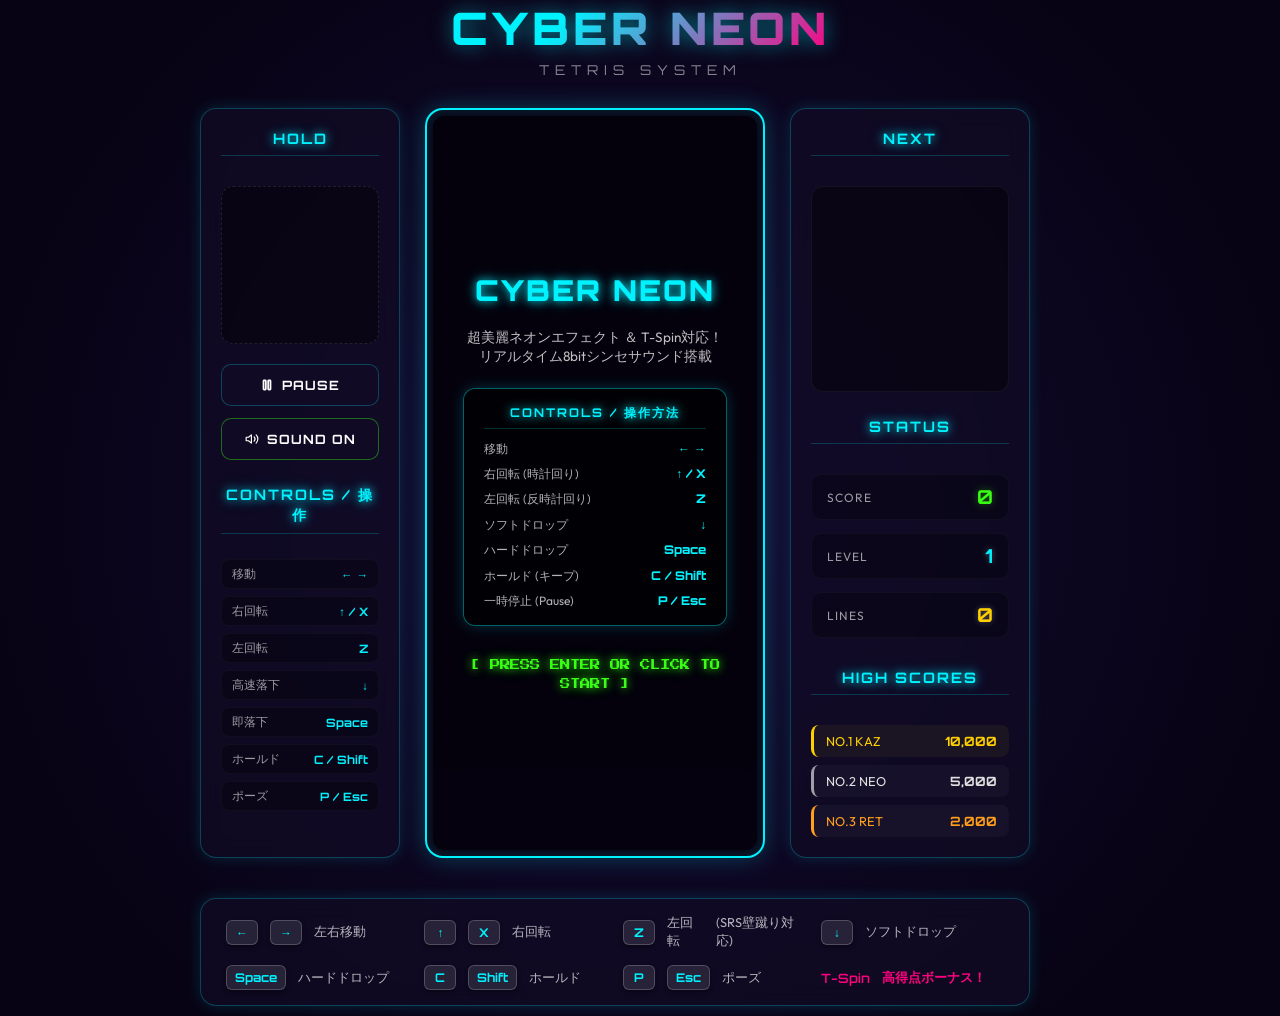
==== index.html @ a88a5c18 "feat: initial commit - cyber neon tetris application" ====
<!DOCTYPE html>
<html lang="ja">
<head>
  <meta charset="UTF-8">
  <meta name="viewport" content="width=device-width, initial-scale=1.0">
  <title>CYBER NEON TETRIS - サイバーネオン・テトリス</title>
  <meta name="description" content="T-Spin対応、Web Audio SE、超美麗なサイバーネオンビジュアルを備えたプレミアム・テトリスゲーム。">
  <!-- Google Fonts: Orbitron (SF風), Outfit (全般), Press Start 2P (レトロ感) -->
  <link rel="preconnect" href="https://fonts.googleapis.com">
  <link rel="preconnect" href="https://fonts.gstatic.com" crossorigin>
  <link href="https://fonts.googleapis.com/css2?family=Orbitron:wght@400;700;900&family=Outfit:wght@300;400;600;800&family=Press+Start+2P&display=swap" rel="stylesheet">
  
  <style>
    /* ==========================================================================
       1. DESIGN SYSTEM & BASE STYLES
       ========================================================================== */
    :root {
      --bg-dark: #070314;
      --bg-grid: #0d0824;
      --panel-bg: rgba(18, 12, 38, 0.7);
      --panel-border: rgba(0, 242, 254, 0.25);
      --panel-glow: 0 0 15px rgba(0, 242, 254, 0.15);
      
      /* Neon Accent Colors */
      --cyan: #00f2fe;
      --pink: #ff007f;
      --purple: #9d4edd;
      --blue: #0076ff;
      --orange: #ff9f1c;
      --yellow: #ffd000;
      --green: #39ff14;
      
      /* Neon Glow Text Shadows */
      --text-glow-cyan: 0 0 8px rgba(0, 242, 254, 0.8), 0 0 15px rgba(0, 242, 254, 0.4);
      --text-glow-pink: 0 0 8px rgba(255, 0, 127, 0.8), 0 0 15px rgba(255, 0, 127, 0.4);
      --text-glow-green: 0 0 8px rgba(57, 255, 20, 0.8), 0 0 15px rgba(57, 255, 20, 0.4);
    }

    * {
      box-sizing: border-box;
      margin: 0;
      padding: 0;
    }

    body {
      background-color: var(--bg-dark);
      background-image: 
        radial-gradient(circle at 50% 50%, #150b35 0%, var(--bg-dark) 80%),
        linear-gradient(rgba(255, 255, 255, 0.03) 1px, transparent 1px),
        linear-gradient(90deg, rgba(255, 255, 255, 0.03) 1px, transparent 1px);
      background-size: 100% 100%, 40px 40px, 40px 40px;
      font-family: 'Outfit', sans-serif;
      color: #ffffff;
      min-height: 100vh;
      display: flex;
      flex-direction: column;
      align-items: center;
      justify-content: center;
      overflow-x: hidden;
    }

    /* Header styling with neon flash pulse */
    header {
      text-align: center;
      margin-bottom: 20px;
      z-index: 10;
    }

    h1 {
      font-family: 'Orbitron', sans-serif;
      font-weight: 900;
      font-size: 2.8rem;
      letter-spacing: 4px;
      background: linear-gradient(135deg, var(--cyan) 30%, var(--pink) 100%);
      -webkit-background-clip: text;
      -webkit-text-fill-color: transparent;
      filter: drop-shadow(0 0 10px rgba(0, 242, 254, 0.5));
      animation: neon-pulse 2s infinite alternate;
    }

    .subtitle {
      font-family: 'Orbitron', sans-serif;
      font-size: 0.85rem;
      letter-spacing: 6px;
      color: rgba(255, 255, 255, 0.5);
      text-transform: uppercase;
      margin-top: 5px;
    }

    /* ==========================================================================
       2. LAYOUT & CONTAINERS
       ========================================================================== */
    .game-wrapper {
      display: grid;
      grid-template-columns: 200px 340px 240px;
      gap: 25px;
      max-width: 900px;
      width: 100%;
      padding: 10px;
      z-index: 5;
    }

    /* Glassmorphism Panel base */
    .glass-panel {
      background: var(--panel-bg);
      border: 1px solid var(--panel-border);
      box-shadow: var(--panel-glow);
      border-radius: 16px;
      backdrop-filter: blur(12px);
      -webkit-backdrop-filter: blur(12px);
      padding: 20px;
      display: flex;
      flex-direction: column;
      align-items: center;
      transition: all 0.3s ease;
    }

    .glass-panel:hover {
      border-color: rgba(0, 242, 254, 0.5);
      box-shadow: 0 0 20px rgba(0, 242, 254, 0.25);
    }

    .panel-title {
      font-family: 'Orbitron', sans-serif;
      font-weight: 700;
      font-size: 0.9rem;
      letter-spacing: 2px;
      text-transform: uppercase;
      margin-bottom: 15px;
      color: var(--cyan);
      text-shadow: var(--text-glow-cyan);
      border-bottom: 1px solid rgba(0, 242, 254, 0.2);
      width: 100%;
      text-align: center;
      padding-bottom: 8px;
    }

    /* ==========================================================================
       3. LEFT COLUMN (HOLD & CONTROLS)
       ========================================================================== */
    .left-col {
      gap: 20px;
    }

    .hold-container {
      width: 100%;
      aspect-ratio: 1;
      background: rgba(0, 0, 0, 0.4);
      border-radius: 12px;
      border: 1px dashed rgba(255, 255, 255, 0.1);
      display: flex;
      align-items: center;
      justify-content: center;
      position: relative;
    }

    .hold-canvas {
      width: 100%;
      height: 100%;
    }

    .control-buttons {
      display: flex;
      flex-direction: column;
      width: 100%;
      gap: 12px;
    }

    .btn {
      width: 100%;
      padding: 12px;
      border-radius: 10px;
      border: 1px solid var(--panel-border);
      background: rgba(18, 12, 38, 0.8);
      color: #ffffff;
      font-family: 'Orbitron', sans-serif;
      font-weight: 700;
      font-size: 0.8rem;
      letter-spacing: 1px;
      cursor: pointer;
      transition: all 0.2s cubic-bezier(0.4, 0, 0.2, 1);
      display: flex;
      align-items: center;
      justify-content: center;
      gap: 8px;
    }

    .btn:hover {
      background: var(--cyan);
      color: var(--bg-dark);
      box-shadow: 0 0 15px rgba(0, 242, 254, 0.6);
      transform: translateY(-2px);
      border-color: transparent;
    }

    .btn:active {
      transform: translateY(0);
    }

    .btn-pink {
      border-color: rgba(255, 0, 127, 0.3);
    }
    .btn-pink:hover {
      background: var(--pink);
      color: #ffffff;
      box-shadow: 0 0 15px rgba(255, 0, 127, 0.6);
    }

    /* ==========================================================================
       4. CENTER COLUMN (PLAYFIELD CANVAS)
       ========================================================================== */
    .center-col {
      padding: 6px;
      position: relative;
      background: rgba(9, 6, 22, 0.95);
      border: 2px solid var(--cyan);
      box-shadow: 0 0 25px rgba(0, 242, 254, 0.25), inset 0 0 15px rgba(0, 242, 254, 0.15);
      border-radius: 18px;
      overflow: hidden;
    }

    /* Screen shake class */
    .shake {
      animation: screen-shake 0.15s cubic-bezier(.36,.07,.19,.97) both;
    }

    .board-canvas {
      display: block;
      border-radius: 12px;
      background: #030107;
      width: 324px;
      height: 648px;
    }

    /* Overlay Screens (Start, Pause, Game Over) */
    .overlay-screen {
      position: absolute;
      top: 6px;
      left: 6px;
      right: 6px;
      bottom: 6px;
      border-radius: 12px;
      background: rgba(5, 2, 14, 0.85);
      backdrop-filter: blur(8px);
      -webkit-backdrop-filter: blur(8px);
      display: flex;
      flex-direction: column;
      align-items: center;
      justify-content: center;
      text-align: center;
      z-index: 20;
      opacity: 0;
      pointer-events: none;
      transition: opacity 0.3s ease;
      padding: 30px;
    }

    .overlay-screen.active {
      opacity: 1;
      pointer-events: all;
    }

    .overlay-title {
      font-family: 'Orbitron', sans-serif;
      font-size: 1.8rem;
      font-weight: 900;
      margin-bottom: 20px;
      letter-spacing: 2px;
      text-transform: uppercase;
    }

    .start-title {
      color: var(--cyan);
      text-shadow: var(--text-glow-cyan);
    }

    .gameover-title {
      color: var(--pink);
      text-shadow: var(--text-glow-pink);
    }

    .press-start-msg {
      font-family: 'Press Start 2P', monospace;
      font-size: 0.65rem;
      color: var(--green);
      text-shadow: var(--text-glow-green);
      line-height: 1.8;
      animation: blink 1.2s infinite;
      margin-top: 20px;
      cursor: pointer;
    }

    .stats-summary {
      width: 100%;
      margin: 15px 0;
      padding: 12px;
      background: rgba(255, 255, 255, 0.05);
      border-radius: 8px;
      border: 1px solid rgba(255, 255, 255, 0.1);
    }

    .stats-row {
      display: flex;
      justify-content: space-between;
      margin-bottom: 8px;
      font-size: 0.9rem;
    }
    .stats-row:last-child {
      margin-bottom: 0;
    }
    .stats-val {
      font-family: 'Orbitron', sans-serif;
      font-weight: 700;
      color: var(--yellow);
    }

    /* ==========================================================================
       5. RIGHT COLUMN (NEXT, STATS, HIGH SCORE)
       ========================================================================== */
    .right-col {
      gap: 15px;
    }

    /* NEXT Piece container showing 3 pieces vertically */
    .next-preview-box {
      width: 100%;
      display: flex;
      flex-direction: column;
      gap: 10px;
      align-items: center;
      background: rgba(0, 0, 0, 0.4);
      border-radius: 12px;
      padding: 12px;
      border: 1px solid rgba(255, 255, 255, 0.05);
    }

    .next-canvas {
      width: 100%;
      height: 180px; /* displays 3 pieces vertically */
    }

    .stat-display {
      width: 100%;
      display: flex;
      justify-content: space-between;
      align-items: center;
      background: rgba(0, 0, 0, 0.3);
      padding: 10px 15px;
      border-radius: 10px;
      border: 1px solid rgba(255, 255, 255, 0.03);
      margin-bottom: 5px;
    }
    .stat-display:last-child {
      margin-bottom: 0;
    }

    .stat-label {
      font-size: 0.75rem;
      letter-spacing: 1px;
      text-transform: uppercase;
      color: rgba(255, 255, 255, 0.6);
    }

    .stat-value {
      font-family: 'Orbitron', sans-serif;
      font-size: 1.2rem;
      font-weight: 700;
      color: #ffffff;
      text-shadow: 0 0 6px rgba(255, 255, 255, 0.3);
    }

    .stat-value.score {
      color: var(--green);
      text-shadow: 0 0 8px rgba(57, 255, 20, 0.4);
    }

    /* High score board styling */
    .highscore-list {
      width: 100%;
      display: flex;
      flex-direction: column;
      gap: 8px;
    }

    .highscore-item {
      display: flex;
      justify-content: space-between;
      padding: 8px 12px;
      background: rgba(255, 255, 255, 0.03);
      border-radius: 8px;
      font-size: 0.8rem;
      border-left: 3px solid rgba(255, 255, 255, 0.2);
    }

    .highscore-item.rank-1 {
      border-left-color: var(--yellow);
      background: rgba(255, 208, 0, 0.05);
      color: var(--yellow);
    }
    .highscore-item.rank-2 {
      border-left-color: rgba(255, 255, 255, 0.6);
      color: #e0e0e0;
    }
    .highscore-item.rank-3 {
      border-left-color: var(--orange);
      color: var(--orange);
    }

    .highscore-score {
      font-family: 'Orbitron', sans-serif;
      font-weight: 700;
    }

    /* ==========================================================================
       6. OPERATION GUIDE & RESPONSIVE
       ========================================================================== */
    .controls-guide {
      grid-column: 1 / span 3;
      margin-top: 15px;
      padding: 15px 25px;
      display: grid;
      grid-template-columns: repeat(4, 1fr);
      gap: 15px;
      width: 100%;
    }

    .guide-item {
      display: flex;
      align-items: center;
      gap: 12px;
      font-size: 0.8rem;
      color: rgba(255, 255, 255, 0.7);
    }

    .key-btn {
      background: rgba(255, 255, 255, 0.1);
      border: 1px solid rgba(255, 255, 255, 0.2);
      border-radius: 6px;
      padding: 4px 8px;
      font-family: 'Orbitron', sans-serif;
      font-weight: 700;
      font-size: 0.75rem;
      color: var(--cyan);
      box-shadow: 0 2px 4px rgba(0, 0, 0, 0.4);
      min-width: 32px;
      text-align: center;
    }

    /* Animations */
    @keyframes neon-pulse {
      0% { filter: drop-shadow(0 0 4px rgba(0, 242, 254, 0.4)); }
      100% { filter: drop-shadow(0 0 12px rgba(0, 242, 254, 0.7)); }
    }

    @keyframes blink {
      0%, 100% { opacity: 1; }
      50% { opacity: 0.3; }
    }

    @keyframes screen-shake {
      10%, 90% { transform: translate3d(-2px, 0, 0); }
      20%, 80% { transform: translate3d(3px, 0, 0); }
      30%, 50%, 70% { transform: translate3d(-4px, 0, 0); }
      40%, 60% { transform: translate3d(4px, 0, 0); }
    }

    /* Responsive scaling for mid-size screens */
    @media (max-width: 900px) {
      .game-wrapper {
        grid-template-columns: 1fr 1.2fr;
        max-width: 600px;
        gap: 15px;
      }
      .left-col {
        grid-column: 1;
        grid-row: 2;
      }
      .right-col {
        grid-column: 2;
        grid-row: 2;
      }
      .center-col {
        grid-column: 1 / span 2;
        grid-row: 1;
        justify-self: center;
      }
      .controls-guide {
        grid-column: 1 / span 2;
        grid-template-columns: repeat(2, 1fr);
      }
    }

    @media (max-width: 580px) {
      h1 { font-size: 2rem; }
      .game-wrapper {
        grid-template-columns: 1fr;
        max-width: 340px;
      }
      .left-col, .right-col, .center-col {
        grid-column: 1;
        grid-row: auto;
      }
      .controls-guide {
        grid-column: 1;
        grid-template-columns: 1fr;
      }
    }
  </style>
</head>
<body>

  <header>
    <h1>CYBER NEON</h1>
    <div class="subtitle">TETRIS SYSTEM</div>
  </header>

  <main class="game-wrapper">
    <!-- LEFT PANEL: HOLD & CONTROLS -->
    <section class="glass-panel left-col" style="gap: 15px;">
      <div class="panel-title">HOLD</div>
      <div class="hold-container" style="margin-bottom: 5px;">
        <canvas id="holdCanvas" class="hold-canvas" width="140" height="140"></canvas>
      </div>
      
      <div class="control-buttons">
        <button id="btnPause" class="btn" disabled>
          <svg width="14" height="14" viewBox="0 0 24 24" fill="none" stroke="currentColor" stroke-width="3" stroke-linecap="round" stroke-linejoin="round"><rect x="14" y="4" width="4" height="16" rx="1"></rect><rect x="6" y="4" width="4" height="16" rx="1"></rect></svg>
          PAUSE
        </button>
        <button id="btnMute" class="btn btn-pink">
          <svg id="muteIcon" width="14" height="14" viewBox="0 0 24 24" fill="none" stroke="currentColor" stroke-width="2" stroke-linecap="round" stroke-linejoin="round"><polygon points="11 5 6 9 2 9 2 15 6 15 11 19 11 5"></polygon><path d="M19.07 4.93a10 10 0 0 1 0 14.14M15.54 8.46a5 5 0 0 1 0 7.07"></path></svg>
          SOUND ON
        </button>
      </div>

      <!-- プレイ中に常時表示される高品位操作ガイド -->
      <div class="panel-title" style="margin-top: 10px; margin-bottom: 10px;">CONTROLS / 操作</div>
      <div style="width: 100%; display: flex; flex-direction: column; gap: 7px; font-size: 0.72rem;">
        <div style="display: flex; justify-content: space-between; align-items: center; background: rgba(0, 0, 0, 0.3); padding: 6px 10px; border-radius: 8px; border: 1px solid rgba(255, 255, 255, 0.03);">
          <span style="color: rgba(255, 255, 255, 0.6);">移動</span>
          <span style="color: var(--cyan); font-weight: bold; font-family: 'Orbitron';">← →</span>
        </div>
        <div style="display: flex; justify-content: space-between; align-items: center; background: rgba(0, 0, 0, 0.3); padding: 6px 10px; border-radius: 8px; border: 1px solid rgba(255, 255, 255, 0.03);">
          <span style="color: rgba(255, 255, 255, 0.6);">右回転</span>
          <span style="color: var(--cyan); font-weight: bold; font-family: 'Orbitron';">↑ / X</span>
        </div>
        <div style="display: flex; justify-content: space-between; align-items: center; background: rgba(0, 0, 0, 0.3); padding: 6px 10px; border-radius: 8px; border: 1px solid rgba(255, 255, 255, 0.03);">
          <span style="color: rgba(255, 255, 255, 0.6);">左回転</span>
          <span style="color: var(--cyan); font-weight: bold; font-family: 'Orbitron';">Z</span>
        </div>
        <div style="display: flex; justify-content: space-between; align-items: center; background: rgba(0, 0, 0, 0.3); padding: 6px 10px; border-radius: 8px; border: 1px solid rgba(255, 255, 255, 0.03);">
          <span style="color: rgba(255, 255, 255, 0.6);">高速落下</span>
          <span style="color: var(--cyan); font-weight: bold; font-family: 'Orbitron';">↓</span>
        </div>
        <div style="display: flex; justify-content: space-between; align-items: center; background: rgba(0, 0, 0, 0.3); padding: 6px 10px; border-radius: 8px; border: 1px solid rgba(255, 255, 255, 0.03);">
          <span style="color: rgba(255, 255, 255, 0.6);">即落下</span>
          <span style="color: var(--cyan); font-weight: bold; font-family: 'Orbitron';">Space</span>
        </div>
        <div style="display: flex; justify-content: space-between; align-items: center; background: rgba(0, 0, 0, 0.3); padding: 6px 10px; border-radius: 8px; border: 1px solid rgba(255, 255, 255, 0.03);">
          <span style="color: rgba(255, 255, 255, 0.6);">ホールド</span>
          <span style="color: var(--cyan); font-weight: bold; font-family: 'Orbitron';">C / Shift</span>
        </div>
        <div style="display: flex; justify-content: space-between; align-items: center; background: rgba(0, 0, 0, 0.3); padding: 6px 10px; border-radius: 8px; border: 1px solid rgba(255, 255, 255, 0.03);">
          <span style="color: rgba(255, 255, 255, 0.6);">ポーズ</span>
          <span style="color: var(--cyan); font-weight: bold; font-family: 'Orbitron';">P / Esc</span>
        </div>
      </div>
    </section>

    <!-- CENTER PANEL: PLAYFIELD GRID -->
    <section id="centerCol" class="center-col">
      <canvas id="boardCanvas" class="board-canvas" width="324" height="648"></canvas>
      
      <!-- Start Screen Overlay -->
      <div id="startScreen" class="overlay-screen active">
        <div class="overlay-title start-title">CYBER NEON</div>
        <p style="font-size: 0.85rem; color: rgba(255,255,255,0.75); margin-bottom: 12px; line-height: 1.4;">
          超美麗ネオンエフェクト ＆ T-Spin対応！<br>
          リアルタイム8bitシンセサウンド搭載
        </p>
        
        <!-- ゲーム画面内の美麗な操作ガイド -->
        <div style="background: rgba(0, 0, 0, 0.6); border: 1px solid rgba(0, 242, 254, 0.4); box-shadow: 0 0 15px rgba(0, 242, 254, 0.2); border-radius: 12px; padding: 14px 20px; width: 100%; max-width: 270px; margin: 10px 0; text-align: left; font-size: 0.75rem; line-height: 1.7; backdrop-filter: blur(10px);">
          <div style="text-align: center; font-weight: bold; color: var(--cyan); margin-bottom: 10px; font-family: 'Orbitron'; letter-spacing: 2px; text-shadow: var(--text-glow-cyan); border-bottom: 1px solid rgba(0, 242, 254, 0.2); padding-bottom: 4px;">CONTROLS / 操作方法</div>
          <div style="display: flex; justify-content: space-between; margin-bottom: 5px;">
            <span style="color: rgba(255,255,255,0.7);">移動</span>
            <span style="color: var(--cyan); font-weight: 800; font-family: 'Orbitron';">←  →</span>
          </div>
          <div style="display: flex; justify-content: space-between; margin-bottom: 5px;">
            <span style="color: rgba(255,255,255,0.7);">右回転 (時計回り)</span>
            <span style="color: var(--cyan); font-weight: 800; font-family: 'Orbitron';">↑  /  X</span>
          </div>
          <div style="display: flex; justify-content: space-between; margin-bottom: 5px;">
            <span style="color: rgba(255,255,255,0.7);">左回転 (反時計回り)</span>
            <span style="color: var(--cyan); font-weight: 800; font-family: 'Orbitron';">Z</span>
          </div>
          <div style="display: flex; justify-content: space-between; margin-bottom: 5px;">
            <span style="color: rgba(255,255,255,0.7);">ソフトドロップ</span>
            <span style="color: var(--cyan); font-weight: 800; font-family: 'Orbitron';">↓</span>
          </div>
          <div style="display: flex; justify-content: space-between; margin-bottom: 5px;">
            <span style="color: rgba(255,255,255,0.7);">ハードドロップ</span>
            <span style="color: var(--cyan); font-weight: 800; font-family: 'Orbitron';">Space</span>
          </div>
          <div style="display: flex; justify-content: space-between; margin-bottom: 5px;">
            <span style="color: rgba(255,255,255,0.7);">ホールド (キープ)</span>
            <span style="color: var(--cyan); font-weight: 800; font-family: 'Orbitron';">C  /  Shift</span>
          </div>
          <div style="display: flex; justify-content: space-between;">
            <span style="color: rgba(255,255,255,0.7);">一時停止 (Pause)</span>
            <span style="color: var(--cyan); font-weight: 800; font-family: 'Orbitron';">P  /  Esc</span>
          </div>
        </div>

        <div id="btnStart" class="press-start-msg">
          [ PRESS ENTER OR CLICK TO START ]
        </div>
      </div>

      <!-- Pause Screen Overlay -->
      <div id="pauseScreen" class="overlay-screen">
        <div class="overlay-title start-title" style="color: var(--yellow); text-shadow: 0 0 8px rgba(255,208,0,0.8);">PAUSED</div>
        <p style="font-size: 0.8rem; color: rgba(255,255,255,0.6); margin-bottom: 15px;">ゲームは一時停止されています</p>
        <div class="press-start-msg" style="color: var(--yellow); text-shadow: 0 0 8px rgba(255,208,0,0.5);">
          [ PRESS P OR ESC TO RESUME ]
        </div>
      </div>

      <!-- Game Over Screen Overlay -->
      <div id="gameoverScreen" class="overlay-screen">
        <div class="overlay-title gameover-title">GAME OVER</div>
        <div class="stats-summary">
          <div class="stats-row">
            <span>FINAL SCORE</span>
            <span id="finalScoreVal" class="stats-val">0</span>
          </div>
          <div class="stats-row">
            <span>MAX LEVEL</span>
            <span id="finalLevelVal" class="stats-val">1</span>
          </div>
          <div class="stats-row">
            <span>LINES CLEARED</span>
            <span id="finalLinesVal" class="stats-val">0</span>
          </div>
        </div>
        <div id="btnRestart" class="press-start-msg" style="color: var(--pink); text-shadow: var(--text-glow-pink);">
          [ PRESS ENTER TO RESTART ]
        </div>
      </div>
    </section>

    <!-- RIGHT PANEL: NEXT & STATS & HIGH SCORES -->
    <section class="glass-panel right-col">
      <div class="panel-title">NEXT</div>
      <div class="next-preview-box">
        <canvas id="nextCanvas" class="next-canvas" width="140" height="240"></canvas>
      </div>

      <div class="panel-title" style="margin-top: 10px;">STATUS</div>
      <div style="width: 100%; display: flex; flex-direction: column; gap: 8px;">
        <div class="stat-display">
          <span class="stat-label">Score</span>
          <span id="scoreVal" class="stat-value score">0</span>
        </div>
        <div class="stat-display">
          <span class="stat-label">Level</span>
          <span id="levelVal" class="stat-value" style="color: var(--cyan);">1</span>
        </div>
        <div class="stat-display">
          <span class="stat-label">Lines</span>
          <span id="linesVal" class="stat-value" style="color: var(--yellow);">0</span>
        </div>
      </div>

      <div class="panel-title" style="margin-top: 15px;">HIGH SCORES</div>
      <div id="highscoreList" class="highscore-list">
        <!-- populated by JS -->
      </div>
    </section>

    <!-- BOTTOM PANEL: KEYBOARD OPERATION GUIDE -->
    <section class="glass-panel controls-guide">
      <div class="guide-item">
        <span class="key-btn">←</span>
        <span class="key-btn">→</span>
        <span>左右移動</span>
      </div>
      <div class="guide-item">
        <span class="key-btn">↑</span>
        <span class="key-btn">X</span>
        <span>右回転</span>
      </div>
      <div class="guide-item">
        <span class="key-btn">Z</span>
        <span>左回転</span>
        <span>(SRS壁蹴り対応)</span>
      </div>
      <div class="guide-item">
        <span class="key-btn">↓</span>
        <span>ソフトドロップ</span>
      </div>
      <div class="guide-item">
        <span class="key-btn">Space</span>
        <span>ハードドロップ</span>
      </div>
      <div class="guide-item">
        <span class="key-btn">C</span>
        <span class="key-btn">Shift</span>
        <span>ホールド</span>
      </div>
      <div class="guide-item">
        <span class="key-btn">P</span>
        <span class="key-btn">Esc</span>
        <span>ポーズ</span>
      </div>
      <div class="guide-item" style="color: var(--pink); font-weight: 600;">
        <span style="font-family: 'Orbitron';">T-Spin</span>
        <span>高得点ボーナス！</span>
      </div>
    </section>
  </main>

  <!-- ==========================================================================
       7. GAME ENGINE & LOGIC (JAVASCRIPT)
       ========================================================================== */ -->
  <script>
    /* ==========================================================================
       A. AUDIO SYNTHESIZER CLASS (WEB AUDIO API)
       ========================================================================== */
    class SoundSynth {
      constructor() {
        this.ctx = null;
        this.muted = localStorage.getItem('tetris_muted') === 'true';
        this.updateButtonUI();
      }

      init() {
        if (!this.ctx) {
          this.ctx = new (window.AudioContext || window.webkitAudioContext)();
        }
        if (this.ctx.state === 'suspended') {
          this.ctx.resume();
        }
      }

      toggleMute() {
        this.muted = !this.muted;
        localStorage.setItem('tetris_muted', this.muted);
        this.updateButtonUI();
        if (!this.muted) {
          this.init();
          this.playMove(); // Mute解除の合図音
        }
      }

      updateButtonUI() {
        const btn = document.getElementById('btnMute');
        const icon = document.getElementById('muteIcon');
        if (this.muted) {
          btn.style.borderColor = 'rgba(255, 0, 127, 0.4)';
          btn.innerHTML = `<svg width="14" height="14" viewBox="0 0 24 24" fill="none" stroke="currentColor" stroke-width="2" stroke-linecap="round" stroke-linejoin="round"><polygon points="11 5 6 9 2 9 2 15 6 15 11 19 11 5"></polygon><line x1="23" y1="9" x2="17" y2="15"></line><line x1="17" y1="9" x2="23" y2="15"></line></svg> SOUND OFF`;
        } else {
          btn.style.borderColor = 'rgba(57, 255, 20, 0.4)';
          btn.innerHTML = `<svg width="14" height="14" viewBox="0 0 24 24" fill="none" stroke="currentColor" stroke-width="2" stroke-linecap="round" stroke-linejoin="round"><polygon points="11 5 6 9 2 9 2 15 6 15 11 19 11 5"></polygon><path d="M19.07 4.93a10 10 0 0 1 0 14.14M15.54 8.46a5 5 0 0 1 0 7.07"></path></svg> SOUND ON`;
        }
      }

      playTone(freq, type, duration, gainStart, gainEnd = 0.001) {
        if (this.muted) return;
        try {
          this.init();
          const osc = this.ctx.createOscillator();
          const gainNode = this.ctx.createGain();
          
          osc.type = type;
          osc.frequency.setValueAtTime(freq, this.ctx.currentTime);
          
          gainNode.gain.setValueAtTime(gainStart, this.ctx.currentTime);
          gainNode.gain.exponentialRampToValueAtTime(gainEnd, this.ctx.currentTime + duration);
          
          osc.connect(gainNode);
          gainNode.connect(this.ctx.destination);
          
          osc.start();
          osc.stop(this.ctx.currentTime + duration);
        } catch (e) {
          console.error("Web Audio Playback Error", e);
        }
      }

      playMove() {
        this.playTone(280, 'triangle', 0.05, 0.12);
      }

      playRotate() {
        if (this.muted) return;
        try {
          this.init();
          const osc = this.ctx.createOscillator();
          const gainNode = this.ctx.createGain();
          osc.type = 'sine';
          osc.frequency.setValueAtTime(320, this.ctx.currentTime);
          osc.frequency.exponentialRampToValueAtTime(500, this.ctx.currentTime + 0.07);
          
          gainNode.gain.setValueAtTime(0.12, this.ctx.currentTime);
          gainNode.gain.exponentialRampToValueAtTime(0.001, this.ctx.currentTime + 0.07);
          
          osc.connect(gainNode);
          gainNode.connect(this.ctx.destination);
          osc.start();
          osc.stop(this.ctx.currentTime + 0.07);
        } catch (e) {}
      }

      playHold() {
        if (this.muted) return;
        try {
          this.init();
          const osc = this.ctx.createOscillator();
          const gainNode = this.ctx.createGain();
          osc.type = 'triangle';
          osc.frequency.setValueAtTime(180, this.ctx.currentTime);
          osc.frequency.linearRampToValueAtTime(360, this.ctx.currentTime + 0.1);
          
          gainNode.gain.setValueAtTime(0.15, this.ctx.currentTime);
          gainNode.gain.linearRampToValueAtTime(0.001, this.ctx.currentTime + 0.1);
          
          osc.connect(gainNode);
          gainNode.connect(this.ctx.destination);
          osc.start();
          osc.stop(this.ctx.currentTime + 0.1);
        } catch (e) {}
      }

      playLand() {
        this.playTone(90, 'triangle', 0.08, 0.2);
      }

      playLineClear(linesCount) {
        if (this.muted) return;
        try {
          this.init();
          // C major arpeggio
          const notes = [261.63, 329.63, 392.00, 523.25];
          const type = 'square';
          const dur = 0.3;
          
          notes.slice(0, linesCount).forEach((freq, idx) => {
            setTimeout(() => {
              this.playTone(freq * 1.5, type, dur - (idx * 0.04), 0.06);
            }, idx * 60);
          });
        } catch (e) {}
      }

      playTSpin() {
        if (this.muted) return;
        try {
          this.init();
          const osc1 = this.ctx.createOscillator();
          const osc2 = this.ctx.createOscillator();
          const gainNode = this.ctx.createGain();
          
          osc1.type = 'sawtooth';
          osc2.type = 'sine';
          
          osc1.frequency.setValueAtTime(240, this.ctx.currentTime);
          osc1.frequency.exponentialRampToValueAtTime(720, this.ctx.currentTime + 0.35);
          
          osc2.frequency.setValueAtTime(243, this.ctx.currentTime);
          osc2.frequency.exponentialRampToValueAtTime(723, this.ctx.currentTime + 0.35);
          
          gainNode.gain.setValueAtTime(0.12, this.ctx.currentTime);
          gainNode.gain.exponentialRampToValueAtTime(0.001, this.ctx.currentTime + 0.35);
          
          osc1.connect(gainNode);
          osc2.connect(gainNode);
          gainNode.connect(this.ctx.destination);
          
          osc1.start(); osc2.start();
          osc1.stop(this.ctx.currentTime + 0.35); osc2.stop(this.ctx.currentTime + 0.35);
        } catch (e) {}
      }

      playLevelUp() {
        if (this.muted) return;
        try {
          this.init();
          const melody = [523.25, 659.25, 783.99, 1046.50]; // Ascending C major
          melody.forEach((freq, idx) => {
            setTimeout(() => {
              this.playTone(freq, 'sine', 0.2, 0.08);
            }, idx * 100);
          });
        } catch (e) {}
      }

      playGameOver() {
        if (this.muted) return;
        try {
          this.init();
          const melody = [392.00, 349.23, 311.13, 261.63]; // Descending sad tone
          melody.forEach((freq, idx) => {
            setTimeout(() => {
              this.playTone(freq, 'sawtooth', 0.3, 0.08);
            }, idx * 150);
          });
        } catch (e) {}
      }
    }

    const sound = new SoundSynth();

    /* ==========================================================================
       B. TETRIS PIECE DATA & SRS DEFINITIONS
       ========================================================================== */
    const SHAPES = {
      'I': [[0,0,0,0], [1,1,1,1], [0,0,0,0], [0,0,0,0]],
      'O': [[1,1], [1,1]],
      'T': [[0,1,0], [1,1,1], [0,0,0]],
      'S': [[0,1,1], [1,1,0], [0,0,0]],
      'Z': [[1,1,0], [0,1,1], [0,0,0]],
      'J': [[1,0,0], [1,1,1], [0,0,0]],
      'L': [[0,0,1], [1,1,1], [0,0,0]]
    };

    const COLORS = {
      'I': '#00f2fe', // Cyan
      'O': '#ffd000', // Yellow
      'T': '#9d4edd', // Purple
      'S': '#39ff14', // Green
      'Z': '#ff007f', // Red / Pink
      'J': '#0076ff', // Blue
      'L': '#ff9f1c'  // Orange
    };

    // SRS (Super Rotation System) kick offsets.
    // Note: Y coordinates are inverted (+ means DOWN, - means UP) for Canvas.
    const SRS_KICKS = {
      '0->1': [[0,0], [-1,0], [-1,-1], [0,2], [-1,2]],
      '1->2': [[0,0], [1,0], [1,1], [0,-2], [1,-2]],
      '2->3': [[0,0], [1,0], [1,-1], [0,2], [1,2]],
      '3->0': [[0,0], [-1,0], [-1,1], [0,-2], [-1,-2]],
      
      '1->0': [[0,0], [1,0], [1,1], [0,-2], [1,-2]],
      '2->1': [[0,0], [-1,0], [-1,-1], [0,2], [-1,2]],
      '3->2': [[0,0], [-1,0], [-1,1], [0,-2], [-1,-2]],
      '0->3': [[0,0], [1,0], [1,-1], [0,2], [1,2]]
    };

    const SRS_I_KICKS = {
      '0->1': [[0,0], [-2,0], [1,0], [-2,1], [1,-2]],
      '1->2': [[0,0], [-1,0], [2,0], [-1,-2], [2,1]],
      '2->3': [[0,0], [2,0], [-1,0], [2,-1], [-1,2]],
      '3->0': [[0,0], [1,0], [-2,0], [1,2], [-2,-1]],
      
      '1->0': [[0,0], [2,0], [-1,0], [2,-1], [-1,2]],
      '2->1': [[0,0], [1,0], [-2,0], [1,2], [-2,-1]],
      '3->2': [[0,0], [-2,0], [1,0], [-2,1], [1,-2]],
      '0->3': [[0,0], [-1,0], [2,0], [-1,-2], [2,1]]
    };

    /* ==========================================================================
       C. PARTICLE & FLOATING TEXT EFFECT CLASSES
       ========================================================================== */
    class SparkParticle {
      constructor(x, y, color) {
        this.x = x;
        this.y = y;
        this.color = color;
        this.vx = (Math.random() - 0.5) * 7;
        this.vy = (Math.random() - 0.5) * 7;
        this.alpha = 1.0;
        this.decay = Math.random() * 0.02 + 0.015;
        this.size = Math.random() * 3.5 + 1.5;
      }

      update() {
        this.x += this.vx;
        this.y += this.vy;
        this.alpha -= this.decay;
      }

      draw(ctx) {
        ctx.save();
        ctx.globalAlpha = this.alpha;
        ctx.shadowColor = this.color;
        ctx.shadowBlur = 8;
        ctx.fillStyle = this.color;
        ctx.beginPath();
        ctx.arc(this.x, this.y, this.size, 0, Math.PI * 2);
        ctx.fill();
        ctx.restore();
      }
    }

    class FloatingText {
      constructor(text, x, y, color) {
        this.text = text;
        this.x = x;
        this.y = y;
        this.color = color;
        this.vy = -1.2;
        this.alpha = 1.0;
        this.decay = 0.012;
      }

      update() {
        this.y += this.vy;
        this.alpha -= this.decay;
      }

      draw(ctx) {
        ctx.save();
        ctx.globalAlpha = this.alpha;
        ctx.shadowColor = this.color;
        ctx.shadowBlur = 10;
        
        ctx.fillStyle = '#ffffff';
        ctx.strokeStyle = this.color;
        ctx.lineWidth = 3.5;
        ctx.font = 'bold 18px "Orbitron", sans-serif';
        ctx.textAlign = 'center';
        
        ctx.strokeText(this.text, this.x, this.y);
        ctx.fillText(this.text, this.x, this.y);
        ctx.restore();
      }
    }

    /* ==========================================================================
       D. TETRIS ENGINE
       ========================================================================== */
    class TetrisEngine {
      constructor() {
        // Canvases & Contexts
        this.boardCanvas = document.getElementById('boardCanvas');
        this.ctx = this.boardCanvas.getContext('2d');
        
        this.holdCanvas = document.getElementById('holdCanvas');
        this.holdCtx = this.holdCanvas.getContext('2d');
        
        this.nextCanvas = document.getElementById('nextCanvas');
        this.nextCtx = this.nextCanvas.getContext('2d');

        // Dimensions
        this.cols = 10;
        this.rows = 20;
        this.cellSize = 32; // base size
        
        // Game variables
        this.board = Array.from({ length: this.rows }, () => Array(this.cols).fill(0));
        this.score = 0;
        this.level = 1;
        this.lines = 0;
        this.bag = [];
        this.nextPieces = [];
        this.currentPiece = null;
        this.holdPiece = null;
        this.canHold = true;
        this.lastActionRotate = false; // For T-Spin check

        // State Machine
        this.gameState = 'START'; // START, PLAYING, PAUSED, GAMEOVER
        
        // Game loops timing
        this.lastDropTime = 0;
        this.dropInterval = 1000; // ms

        // Visual effects lists
        this.particles = [];
        this.floatingTexts = [];
        
        // High scores loaded
        this.highScores = JSON.parse(localStorage.getItem('tetris_high_scores')) || [
          { name: 'KAZ', score: 10000, level: 5 },
          { name: 'NEO', score: 5000, level: 3 },
          { name: 'RET', score: 2000, level: 2 }
        ];
        this.renderHighScores();

        // Canvas resolution settings (HiDPI support)
        this.resizeCanvases();
      }

      resizeCanvases() {
        // High DPI rendering setup
        const dpr = window.devicePixelRatio || 1;
        
        // Board
        this.boardCanvas.width = 324 * dpr;
        this.boardCanvas.height = 648 * dpr;
        this.ctx.scale(dpr, dpr);
        
        // Hold
        this.holdCanvas.width = 140 * dpr;
        this.holdCanvas.height = 140 * dpr;
        this.holdCtx.scale(dpr, dpr);
        
        // Next
        this.nextCanvas.width = 140 * dpr;
        this.nextCanvas.height = 240 * dpr;
        this.nextCtx.scale(dpr, dpr);
      }

      start() {
        this.board = Array.from({ length: this.rows }, () => Array(this.cols).fill(0));
        this.score = 0;
        this.level = 1;
        this.lines = 0;
        this.bag = [];
        this.nextPieces = [];
        this.currentPiece = null;
        this.holdPiece = null;
        this.canHold = true;
        this.lastActionRotate = false;
        this.particles = [];
        this.floatingTexts = [];
        
        this.updateStatsUI();
        
        // Populate initial next queue
        for (let i = 0; i < 4; i++) {
          this.nextPieces.push(this.generatePiece());
        }
        this.spawnPiece();
        
        this.gameState = 'PLAYING';
        this.lastDropTime = performance.now();
        this.updateDropInterval();
        
        // Hide overlay, activate buttons
        document.getElementById('startScreen').classList.remove('active');
        document.getElementById('gameoverScreen').classList.remove('active');
        document.getElementById('pauseScreen').classList.remove('active');
        document.getElementById('btnPause').removeAttribute('disabled');
        
        sound.playLevelUp(); // Start melody
      }

      togglePause() {
        if (this.gameState === 'PLAYING') {
          this.gameState = 'PAUSED';
          document.getElementById('pauseScreen').classList.add('active');
        } else if (this.gameState === 'PAUSED') {
          this.gameState = 'PLAYING';
          document.getElementById('pauseScreen').classList.remove('active');
          this.lastDropTime = performance.now();
        }
      }

      gameOver() {
        this.gameState = 'GAMEOVER';
        document.getElementById('btnPause').setAttribute('disabled', 'true');
        
        // Update Game Over UI
        document.getElementById('finalScoreVal').textContent = this.score;
        document.getElementById('finalLevelVal').textContent = this.level;
        document.getElementById('finalLinesVal').textContent = this.lines;
        document.getElementById('gameoverScreen').classList.add('active');
        
        // Handle High Scores
        this.checkAndSaveHighScore();
        sound.playGameOver();
      }

      checkAndSaveHighScore() {
        const lowestScore = this.highScores[this.highScores.length - 1]?.score || 0;
        if (this.score > lowestScore || this.highScores.length < 3) {
          const name = prompt("ハイスコア達成！ お名前を入力してください (英数3文字):", "YOU") || "YOU";
          const formattedName = name.substring(0, 3).toUpperCase();
          this.highScores.push({ name: formattedName, score: this.score, level: this.level });
          
          // Sort and limit to top 3
          this.highScores.sort((a, b) => b.score - a.score);
          this.highScores = this.highScores.slice(0, 3);
          
          localStorage.setItem('tetris_high_scores', JSON.stringify(this.highScores));
          this.renderHighScores();
        }
      }

      renderHighScores() {
        const container = document.getElementById('highscoreList');
        container.innerHTML = '';
        this.highScores.forEach((item, index) => {
          const row = document.createElement('div');
          row.className = `highscore-item rank-${index + 1}`;
          row.innerHTML = `
            <span>NO.${index + 1} ${item.name}</span>
            <span class="highscore-score">${item.score.toLocaleString()}</span>
          `;
          container.appendChild(row);
        });
      }

      updateDropInterval() {
        // Speeds up as level increases
        // Level 1: 1000ms, Level 10: 100ms, limit at 50ms
        this.dropInterval = Math.max(50, 1000 - (this.level - 1) * 95);
      }

      updateStatsUI() {
        document.getElementById('scoreVal').textContent = this.score.toLocaleString();
        document.getElementById('levelVal').textContent = this.level;
        document.getElementById('linesVal').textContent = this.lines;
      }

      /* ==========================================================================
         TETRIS CORE PHYSICS
         ========================================================================== */
      generatePiece() {
        if (this.bag.length === 0) {
          this.bag = ['I', 'J', 'L', 'O', 'S', 'T', 'Z'];
          // Shuffle bag (7-Bag Random Generator)
          for (let i = this.bag.length - 1; i > 0; i--) {
            const j = Math.floor(Math.random() * (i + 1));
            [this.bag[i], this.bag[j]] = [this.bag[j], this.bag[i]];
          }
        }
        const type = this.bag.pop();
        return {
          type,
          matrix: JSON.parse(JSON.stringify(SHAPES[type])),
          color: COLORS[type],
          x: Math.floor((this.cols - SHAPES[type][0].length) / 2),
          y: type === 'I' ? -1 : 0,
          dir: 0 // orientation index: 0, 1, 2, 3
        };
      }

      spawnPiece() {
        this.currentPiece = this.nextPieces.shift();
        this.nextPieces.push(this.generatePiece());
        this.canHold = true;
        this.lastActionRotate = false;

        // Collision immediately on spawn means Game Over
        if (this.checkCollision(this.currentPiece.matrix, this.currentPiece.x, this.currentPiece.y)) {
          this.gameOver();
        }
      }

      checkCollision(matrix, x, y) {
        for (let r = 0; r < matrix.length; r++) {
          for (let c = 0; c < matrix[r].length; c++) {
            if (matrix[r][c] !== 0) {
              const nextX = x + c;
              const nextY = y + r;
              
              // Wall / Floor boundaries
              if (nextX < 0 || nextX >= this.cols || nextY >= this.rows) {
                return true;
              }
              // Stacked blocks collision (ignore above top spawn line)
              if (nextY >= 0 && this.board[nextY][nextX] !== 0) {
                return true;
              }
            }
          }
        }
        return false;
      }

      moveLeft() {
        if (this.gameState !== 'PLAYING') return;
        if (!this.checkCollision(this.currentPiece.matrix, this.currentPiece.x - 1, this.currentPiece.y)) {
          this.currentPiece.x--;
          this.lastActionRotate = false;
          sound.playMove();
        }
      }

      moveRight() {
        if (this.gameState !== 'PLAYING') return;
        if (!this.checkCollision(this.currentPiece.matrix, this.currentPiece.x + 1, this.currentPiece.y)) {
          this.currentPiece.x++;
          this.lastActionRotate = false;
          sound.playMove();
        }
      }

      softDrop() {
        if (this.gameState !== 'PLAYING') return;
        if (!this.checkCollision(this.currentPiece.matrix, this.currentPiece.x, this.currentPiece.y + 1)) {
          this.currentPiece.y++;
          this.score += 1;
          this.lastActionRotate = false;
          this.lastDropTime = performance.now();
          this.updateStatsUI();
        }
      }

      hardDrop() {
        if (this.gameState !== 'PLAYING') return;
        let dropDistance = 0;
        while (!this.checkCollision(this.currentPiece.matrix, this.currentPiece.x, this.currentPiece.y + 1)) {
          this.currentPiece.y++;
          dropDistance++;
        }
        
        this.score += dropDistance * 2;
        this.lastActionRotate = false;
        
        // Trigger hard drop screen shake
        const colEl = document.getElementById('centerCol');
        colEl.classList.remove('shake');
        void colEl.offsetWidth; // trigger reflow
        colEl.classList.add('shake');
        setTimeout(() => colEl.classList.remove('shake'), 150);

        this.lockPiece();
      }

      rotate(clockwise) {
        if (this.gameState !== 'PLAYING') return;
        if (this.currentPiece.type === 'O') return; // O doesn't rotate

        const originalMatrix = this.currentPiece.matrix;
        const originalDir = this.currentPiece.dir;
        const n = originalMatrix.length;
        
        // Create rotated matrix
        const newMatrix = Array.from({ length: n }, () => Array(n).fill(0));
        if (clockwise) {
          for (let r = 0; r < n; r++) {
            for (let c = 0; c < n; c++) {
              newMatrix[c][n - 1 - r] = originalMatrix[r][c];
            }
          }
        } else {
          for (let r = 0; r < n; r++) {
            for (let c = 0; c < n; c++) {
              newMatrix[n - 1 - c][r] = originalMatrix[r][c];
            }
          }
        }

        const newDir = (originalDir + (clockwise ? 1 : 3)) % 4;
        const kickKey = `${originalDir}->${newDir}`;
        const kickOffsets = this.currentPiece.type === 'I' ? SRS_I_KICKS[kickKey] : SRS_KICKS[kickKey];
        
        // Try each SRS kick offset
        for (let i = 0; i < kickOffsets.length; i++) {
          const [dx, dy] = kickOffsets[i];
          if (!this.checkCollision(newMatrix, this.currentPiece.x + dx, this.currentPiece.y + dy)) {
            this.currentPiece.matrix = newMatrix;
            this.currentPiece.x += dx;
            this.currentPiece.y += dy;
            this.currentPiece.dir = newDir;
            this.lastActionRotate = true;
            sound.playRotate();
            return;
          }
        }
      }

      hold() {
        if (this.gameState !== 'PLAYING' || !this.canHold) return;

        sound.playHold();
        const nextHold = {
          type: this.currentPiece.type,
          matrix: SHAPES[this.currentPiece.type],
          color: COLORS[this.currentPiece.type],
          x: Math.floor((this.cols - SHAPES[this.currentPiece.type][0].length) / 2),
          y: this.currentPiece.type === 'I' ? -1 : 0,
          dir: 0
        };

        if (this.holdPiece === null) {
          this.holdPiece = nextHold;
          this.spawnPiece();
        } else {
          const temp = this.holdPiece;
          this.holdPiece = nextHold;
          this.currentPiece = temp;
        }

        this.canHold = false;
        this.lastActionRotate = false;
      }

      /* ==========================================================================
         LOCK PIECE, T-SPIN RULES, LINE CLEAR ENGINE
         ========================================================================== */
      lockPiece() {
        // Lock the falling tetromino into the grid
        for (let r = 0; r < this.currentPiece.matrix.length; r++) {
          for (let c = 0; c < this.currentPiece.matrix[r].length; c++) {
            if (this.currentPiece.matrix[r][c] !== 0) {
              const boardY = this.currentPiece.y + r;
              const boardX = this.currentPiece.x + c;
              if (boardY >= 0) {
                this.board[boardY][boardX] = this.currentPiece.color;
              }
            }
          }
        }

        sound.playLand();

        // 1. T-Spin detection (3-Corner Rule)
        let isTSpin = false;
        if (this.currentPiece.type === 'T' && this.lastActionRotate) {
          // Center cell coordinates of the T matrix
          const cx = this.currentPiece.x + 1;
          const cy = this.currentPiece.y + 1;
          
          let occupiedCorners = 0;
          const corners = [
            { r: cy - 1, c: cx - 1 }, // Top-Left
            { r: cy - 1, c: cx + 1 }, // Top-Right
            { r: cy + 1, c: cx - 1 }, // Bottom-Left
            { r: cy + 1, c: cx + 1 }  // Bottom-Right
          ];

          corners.forEach(corner => {
            if (corner.r < 0 || corner.r >= this.rows || corner.c < 0 || corner.c >= this.cols || this.board[corner.r][corner.c] !== 0) {
              occupiedCorners++;
            }
          });

          if (occupiedCorners >= 3) {
            isTSpin = true;
          }
        }

        // 2. Identify full lines
        let clearedLines = [];
        for (let r = this.rows - 1; r >= 0; r--) {
          if (this.board[r].every(cell => cell !== 0)) {
            clearedLines.push(r);
          }
        }

        // 3. Score calculation & Event triggers
        const lineCount = clearedLines.length;
        
        if (isTSpin) {
          sound.playTSpin();
          let bonusScore = 0;
          let label = "T-SPIN";
          let color = varToHex('--purple');
          
          if (lineCount === 0) {
            bonusScore = 400 * this.level;
            label = "T-SPIN";
          } else if (lineCount === 1) {
            bonusScore = 800 * this.level;
            label = "T-SPIN SINGLE";
          } else if (lineCount === 2) {
            bonusScore = 1200 * this.level;
            label = "T-SPIN DOUBLE";
            color = varToHex('--pink');
          } else if (lineCount === 3) {
            bonusScore = 1600 * this.level;
            label = "T-SPIN TRIPLE";
            color = varToHex('--cyan');
          }
          
          this.score += bonusScore;
          this.lines += lineCount;
          
          // Spawn floating text for T-Spin
          const absoluteX = (this.currentPiece.x + 1.5) * this.cellSize;
          const absoluteY = (this.currentPiece.y + 0.5) * this.cellSize;
          this.floatingTexts.push(new FloatingText(label, absoluteX, absoluteY, color));
          
        } else if (lineCount > 0) {
          // Regular line clears
          let basePoints = 0;
          let label = "";
          let color = '#ffffff';

          if (lineCount === 1) {
            basePoints = 100;
          } else if (lineCount === 2) {
            basePoints = 300;
            label = "DOUBLE";
            color = varToHex('--cyan');
          } else if (lineCount === 3) {
            basePoints = 500;
            label = "TRIPLE";
            color = varToHex('--orange');
          } else if (lineCount === 4) {
            basePoints = 800; // TETRIS!
            label = "TETRIS";
            color = varToHex('--pink');
          }

          this.score += basePoints * this.level;
          this.lines += lineCount;
          
          sound.playLineClear(lineCount);

          if (label) {
            const absoluteX = 5 * this.cellSize;
            const absoluteY = clearedLines[Math.floor(lineCount / 2)] * this.cellSize;
            this.floatingTexts.push(new FloatingText(label, absoluteX, absoluteY, color));
          }
        }

        // Line Clear Spark Particle spawn & Board adjustment
        if (lineCount > 0) {
          clearedLines.forEach(r => {
            for (let c = 0; c < this.cols; c++) {
              const color = this.board[r][c];
              const px = c * this.cellSize + this.cellSize / 2;
              const py = r * this.cellSize + this.cellSize / 2;
              // Spawn 6 bright particles per cell
              for (let i = 0; i < 6; i++) {
                this.particles.push(new SparkParticle(px, py, color));
              }
            }
          });

          // Animate line clear inside drawing, slice out the line
          clearedLines.forEach(r => {
            this.board.splice(r, 1);
            this.board.unshift(Array(this.cols).fill(0));
          });
        }

        // 4. Level up trigger
        const targetLevel = Math.floor(this.lines / 10) + 1;
        if (targetLevel > this.level) {
          this.level = targetLevel;
          sound.playLevelUp();
          this.floatingTexts.push(new FloatingText(`LEVEL UP: Lvl ${this.level}`, 5 * this.cellSize, 8 * this.cellSize, varToHex('--green')));
          this.updateDropInterval();
        }

        this.updateStatsUI();
        this.spawnPiece();
      }

      /* ==========================================================================
         RENDER ENGINE
         ========================================================================== */
      update(timestamp) {
        if (this.gameState === 'PLAYING') {
          // Automatic gravity fall
          if (timestamp - this.lastDropTime > this.dropInterval) {
            if (!this.checkCollision(this.currentPiece.matrix, this.currentPiece.x, this.currentPiece.y + 1)) {
              this.currentPiece.y++;
              this.lastActionRotate = false;
            } else {
              this.lockPiece();
            }
            this.lastDropTime = timestamp;
          }
        }

        // Update active visual effects
        this.particles.forEach(p => p.update());
        this.particles = this.particles.filter(p => p.alpha > 0);

        this.floatingTexts.forEach(t => t.update());
        this.floatingTexts = this.floatingTexts.filter(t => t.alpha > 0);

        // Draw everything
        this.drawBoard();
        this.drawHold();
        this.drawNext();
      }

      drawBlock(ctx, x, y, color, isGhost = false) {
        const size = this.cellSize;
        ctx.save();
        
        if (isGhost) {
          // Semi-transparent ghost outline
          ctx.globalAlpha = 0.25;
          ctx.strokeStyle = color;
          ctx.lineWidth = 2;
          ctx.strokeRect(x * size + 2, y * size + 2, size - 4, size - 4);
          ctx.fillStyle = color;
          ctx.fillRect(x * size + 4, y * size + 4, size - 8, size - 8);
        } else {
          // Stunning neon block rendering
          ctx.shadowColor = color;
          ctx.shadowBlur = 10;
          ctx.fillStyle = color;
          
          // Outer rounded neon block
          ctx.beginPath();
          ctx.roundRect(x * size + 2, y * size + 2, size - 4, size - 4, 6);
          ctx.fill();

          // Subtle glossy highlight overlay
          ctx.fillStyle = 'rgba(255, 255, 255, 0.2)';
          ctx.fillRect(x * size + 4, y * size + 4, size - 8, size / 3);
        }
        
        ctx.restore();
      }

      drawBoard() {
        this.ctx.clearRect(0, 0, this.boardCanvas.width, this.boardCanvas.height);

        // Subtly draw glowing grid background
        this.ctx.strokeStyle = 'rgba(255, 255, 255, 0.04)';
        this.ctx.lineWidth = 1;
        for (let r = 0; r <= this.rows; r++) {
          this.ctx.beginPath();
          this.ctx.moveTo(0, r * this.cellSize);
          this.ctx.lineTo(this.cols * this.cellSize, r * this.cellSize);
          this.ctx.stroke();
        }
        for (let c = 0; c <= this.cols; c++) {
          this.ctx.beginPath();
          this.ctx.moveTo(c * this.cellSize, 0);
          this.ctx.lineTo(c * this.cellSize, this.rows * this.cellSize);
          this.ctx.stroke();
        }

        // 1. Draw locked blocks on board
        for (let r = 0; r < this.rows; r++) {
          for (let c = 0; c < this.cols; c++) {
            if (this.board[r][c] !== 0) {
              this.drawBlock(this.ctx, c, r, this.board[r][c]);
            }
          }
        }

        // 2. Draw current moving piece & its ghost projection
        if (this.currentPiece && this.gameState === 'PLAYING') {
          // Compute ghost position
          let ghostY = this.currentPiece.y;
          while (!this.checkCollision(this.currentPiece.matrix, this.currentPiece.x, ghostY + 1)) {
            ghostY++;
          }
          
          // Draw Ghost piece first (underneath)
          for (let r = 0; r < this.currentPiece.matrix.length; r++) {
            for (let c = 0; c < this.currentPiece.matrix[r].length; c++) {
              if (this.currentPiece.matrix[r][c] !== 0) {
                const drawY = ghostY + r;
                if (drawY >= 0) {
                  this.drawBlock(this.ctx, this.currentPiece.x + c, drawY, this.currentPiece.color, true);
                }
              }
            }
          }

          // Draw real active piece
          for (let r = 0; r < this.currentPiece.matrix.length; r++) {
            for (let c = 0; c < this.currentPiece.matrix[r].length; c++) {
              if (this.currentPiece.matrix[r][c] !== 0) {
                const drawY = this.currentPiece.y + r;
                if (drawY >= 0) {
                  this.drawBlock(this.ctx, this.currentPiece.x + c, drawY, this.currentPiece.color);
                }
              }
            }
          }
        }

        // 3. Draw particles
        this.particles.forEach(p => p.draw(this.ctx));

        // 4. Draw floating T-spin text
        this.floatingTexts.forEach(t => t.draw(this.ctx));
      }

      drawHold() {
        this.holdCtx.clearRect(0, 0, this.holdCanvas.width, this.holdCanvas.height);
        if (this.holdPiece) {
          const matrix = this.holdPiece.matrix;
          const n = matrix.length;
          
          // Center offset mapping
          const size = 26;
          const offsetX = (140 - n * size) / 2;
          const offsetY = (140 - n * size) / 2;

          this.holdCtx.save();
          this.holdCtx.shadowColor = this.holdPiece.color;
          this.holdCtx.shadowBlur = 10;
          this.holdCtx.fillStyle = this.holdPiece.color;
          
          for (let r = 0; r < n; r++) {
            for (let c = 0; c < matrix[r].length; c++) {
              if (matrix[r][c] !== 0) {
                this.holdCtx.beginPath();
                this.holdCtx.roundRect(offsetX + c * size + 1.5, offsetY + r * size + 1.5, size - 3, size - 3, 5);
                this.holdCtx.fill();
              }
            }
          }
          this.holdCtx.restore();
        }
      }

      drawNext() {
        this.nextCtx.clearRect(0, 0, this.nextCanvas.width, this.nextCanvas.height);
        
        // Show up to 3 next pieces vertically
        const showCount = 3;
        const size = 20; // compact size

        for (let i = 0; i < showCount; i++) {
          const piece = this.nextPieces[i];
          if (!piece) continue;
          
          const matrix = piece.matrix;
          const n = matrix.length;
          
          const offsetX = (140 - n * size) / 2;
          const offsetY = 15 + i * 75; // stack offsets

          this.nextCtx.save();
          this.nextCtx.shadowColor = piece.color;
          this.nextCtx.shadowBlur = 8;
          this.nextCtx.fillStyle = piece.color;

          for (let r = 0; r < n; r++) {
            for (let c = 0; c < matrix[r].length; c++) {
              if (matrix[r][c] !== 0) {
                this.nextCtx.beginPath();
                this.nextCtx.roundRect(offsetX + c * size + 1, offsetY + r * size + 1, size - 2, size - 2, 4);
                this.nextCtx.fill();
              }
            }
          }
          this.nextCtx.restore();
        }
      }
    }

    /* ==========================================================================
       E. INITIALIZATION & CONTROLS SETUP
       ========================================================================== */
    const game = new TetrisEngine();

    // Helper to translate CSS color variables to HEX values for canvas drawing
    function varToHex(variableName) {
      if (variableName === '--cyan') return '#00f2fe';
      if (variableName === '--pink') return '#ff007f';
      if (variableName === '--purple') return '#9d4edd';
      if (variableName === '--green') return '#39ff14';
      if (variableName === '--orange') return '#ff9f1c';
      return '#ffffff';
    }

    // Main Game Frame Loop
    function loop(timestamp) {
      game.update(timestamp);
      requestAnimationFrame(loop);
    }
    requestAnimationFrame(loop);

    // KEYBOARD INPUT BINDINGS
    window.addEventListener('keydown', event => {
      // Spacebar scrolling default prevention
      if (['Space', 'ArrowUp', 'ArrowDown'].includes(event.code) && game.gameState === 'PLAYING') {
        event.preventDefault();
      }

      if (game.gameState === 'START') {
        if (event.code === 'Enter' || event.code === 'Space') {
          game.start();
        }
        return;
      }

      if (game.gameState === 'GAMEOVER') {
        if (event.code === 'Enter') {
          game.start();
        }
        return;
      }

      if (game.gameState === 'PLAYING') {
        switch (event.code) {
          case 'ArrowLeft':
            game.moveLeft();
            break;
          case 'ArrowRight':
            game.moveRight();
            break;
          case 'ArrowDown':
            game.softDrop();
            break;
          case 'ArrowUp':
          case 'KeyX':
            game.rotate(true); // Rotate Clockwise
            break;
          case 'KeyZ':
            game.rotate(false); // Rotate Counter-Clockwise
            break;
          case 'Space':
            game.hardDrop();
            break;
          case 'KeyC':
          case 'ShiftLeft':
          case 'ShiftRight':
            game.hold();
            break;
          case 'KeyP':
          case 'Escape':
            game.togglePause();
            break;
        }
      } else if (game.gameState === 'PAUSED') {
        if (event.code === 'KeyP' || event.code === 'Escape') {
          game.togglePause();
        }
      }
    });

    // CLICK BINDINGS FOR BUTTON INTERACTION
    document.getElementById('btnStart').addEventListener('click', () => {
      if (game.gameState === 'START') game.start();
    });

    document.getElementById('btnRestart').addEventListener('click', () => {
      if (game.gameState === 'GAMEOVER') game.start();
    });

    document.getElementById('btnPause').addEventListener('click', () => {
      game.togglePause();
    });

    document.getElementById('btnMute').addEventListener('click', () => {
      sound.toggleMute();
    });

    // Focus state safeguard: clicking canvas resumes audio context
    document.getElementById('boardCanvas').addEventListener('click', () => {
      sound.init();
    });
  </script>
</body>
</html>
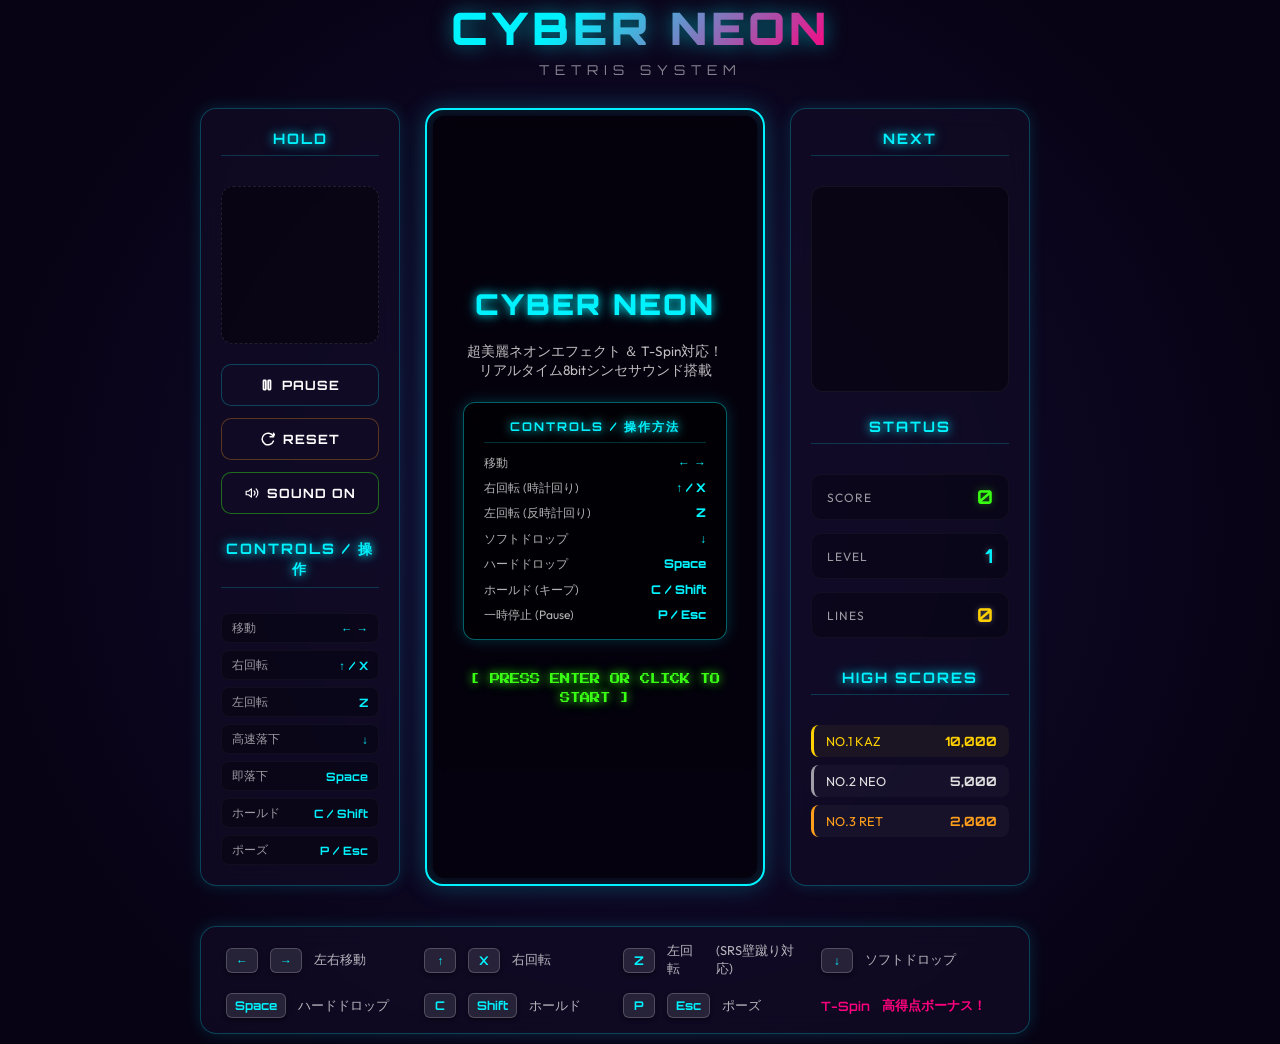
==== commit 4a5637d5: "feat: add reset button with safety prompt during gameplay" ====
--- a/index.html
+++ b/index.html
@@ -206,6 +206,15 @@
       box-shadow: 0 0 15px rgba(255, 0, 127, 0.6);
     }
 
+    .btn-orange {
+      border-color: rgba(255, 159, 28, 0.3);
+    }
+    .btn-orange:hover {
+      background: var(--orange);
+      color: var(--bg-dark);
+      box-shadow: 0 0 15px rgba(255, 159, 28, 0.6);
+    }
+
     /* ==========================================================================
        4. CENTER COLUMN (PLAYFIELD CANVAS)
        ========================================================================== */
@@ -526,6 +535,10 @@
         <button id="btnPause" class="btn" disabled>
           <svg width="14" height="14" viewBox="0 0 24 24" fill="none" stroke="currentColor" stroke-width="3" stroke-linecap="round" stroke-linejoin="round"><rect x="14" y="4" width="4" height="16" rx="1"></rect><rect x="6" y="4" width="4" height="16" rx="1"></rect></svg>
           PAUSE
+        </button>
+        <button id="btnReset" class="btn btn-orange" disabled>
+          <svg width="14" height="14" viewBox="0 0 24 24" fill="none" stroke="currentColor" stroke-width="2.5" stroke-linecap="round" stroke-linejoin="round"><path d="M21.5 2v6h-6M21.34 15.57a10 10 0 1 1-.57-8.38l5.67-5.67"/></svg>
+          RESET
         </button>
         <button id="btnMute" class="btn btn-pink">
           <svg id="muteIcon" width="14" height="14" viewBox="0 0 24 24" fill="none" stroke="currentColor" stroke-width="2" stroke-linecap="round" stroke-linejoin="round"><polygon points="11 5 6 9 2 9 2 15 6 15 11 19 11 5"></polygon><path d="M19.07 4.93a10 10 0 0 1 0 14.14M15.54 8.46a5 5 0 0 1 0 7.07"></path></svg>
@@ -1134,6 +1147,7 @@
         document.getElementById('gameoverScreen').classList.remove('active');
         document.getElementById('pauseScreen').classList.remove('active');
         document.getElementById('btnPause').removeAttribute('disabled');
+        document.getElementById('btnReset').removeAttribute('disabled');
         
         sound.playLevelUp(); // Start melody
       }
@@ -1152,6 +1166,7 @@
       gameOver() {
         this.gameState = 'GAMEOVER';
         document.getElementById('btnPause').setAttribute('disabled', 'true');
+        document.getElementById('btnReset').setAttribute('disabled', 'true');
         
         // Update Game Over UI
         document.getElementById('finalScoreVal').textContent = this.score;
@@ -1823,6 +1838,12 @@
       game.togglePause();
     });
 
+    document.getElementById('btnReset').addEventListener('click', () => {
+      if (confirm("ゲームをリセットして最初からやり直しますか？")) {
+        game.start();
+      }
+    });
+
     document.getElementById('btnMute').addEventListener('click', () => {
       sound.toggleMute();
     });
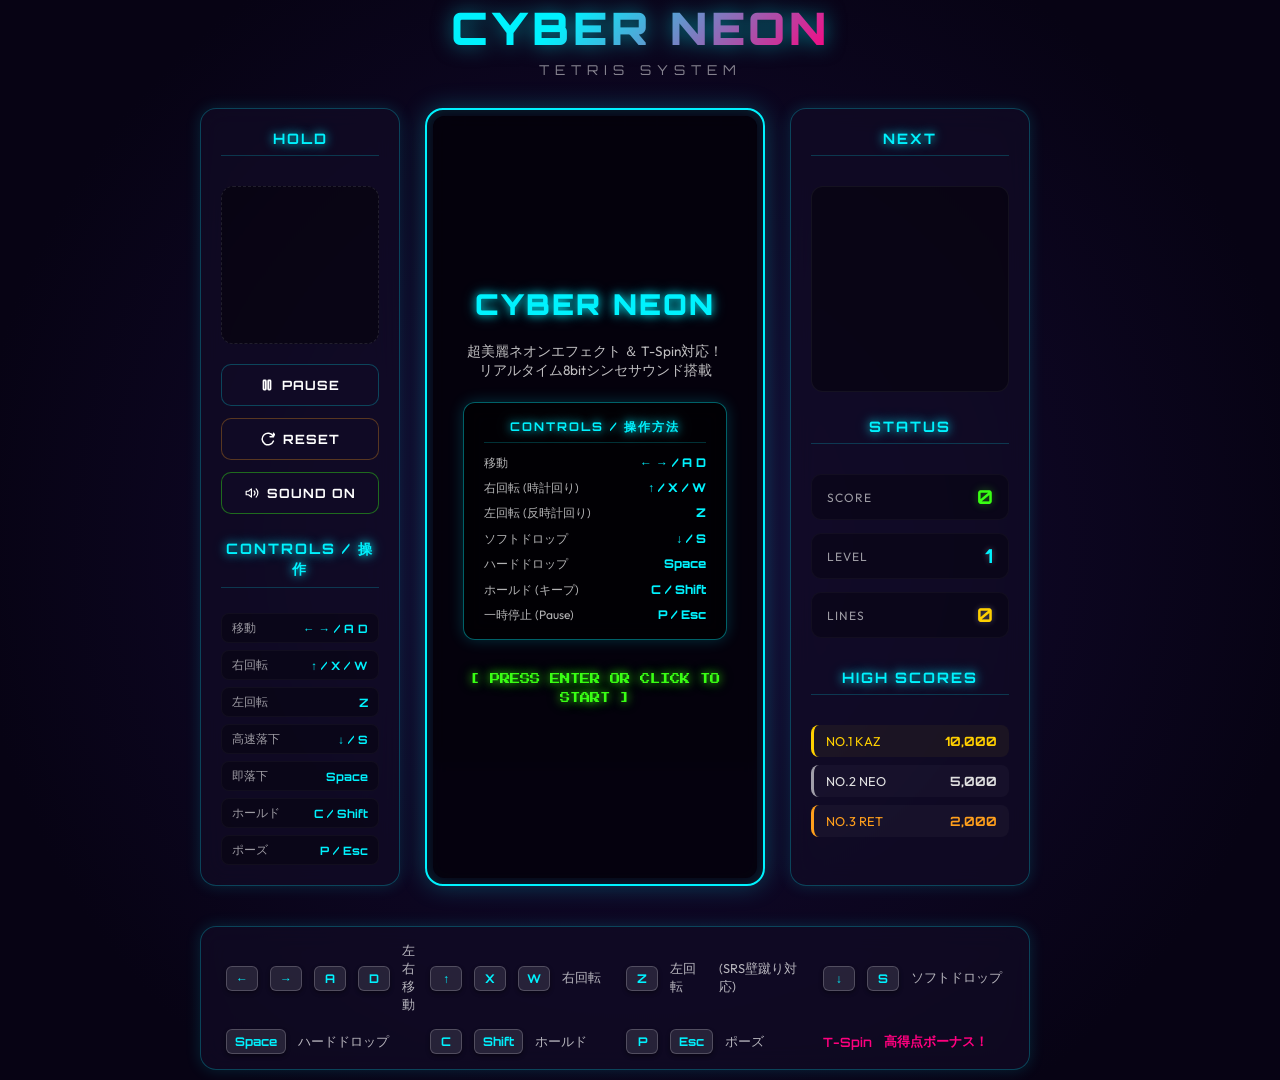
==== commit fdd1408c: "feat: update UI controls guide to reflect WASD keys" ====
--- a/index.html
+++ b/index.html
@@ -551,11 +551,11 @@
       <div style="width: 100%; display: flex; flex-direction: column; gap: 7px; font-size: 0.72rem;">
         <div style="display: flex; justify-content: space-between; align-items: center; background: rgba(0, 0, 0, 0.3); padding: 6px 10px; border-radius: 8px; border: 1px solid rgba(255, 255, 255, 0.03);">
           <span style="color: rgba(255, 255, 255, 0.6);">移動</span>
-          <span style="color: var(--cyan); font-weight: bold; font-family: 'Orbitron';">← →</span>
+          <span style="color: var(--cyan); font-weight: bold; font-family: 'Orbitron';">← → / A D</span>
         </div>
         <div style="display: flex; justify-content: space-between; align-items: center; background: rgba(0, 0, 0, 0.3); padding: 6px 10px; border-radius: 8px; border: 1px solid rgba(255, 255, 255, 0.03);">
           <span style="color: rgba(255, 255, 255, 0.6);">右回転</span>
-          <span style="color: var(--cyan); font-weight: bold; font-family: 'Orbitron';">↑ / X</span>
+          <span style="color: var(--cyan); font-weight: bold; font-family: 'Orbitron';">↑ / X / W</span>
         </div>
         <div style="display: flex; justify-content: space-between; align-items: center; background: rgba(0, 0, 0, 0.3); padding: 6px 10px; border-radius: 8px; border: 1px solid rgba(255, 255, 255, 0.03);">
           <span style="color: rgba(255, 255, 255, 0.6);">左回転</span>
@@ -563,7 +563,7 @@
         </div>
         <div style="display: flex; justify-content: space-between; align-items: center; background: rgba(0, 0, 0, 0.3); padding: 6px 10px; border-radius: 8px; border: 1px solid rgba(255, 255, 255, 0.03);">
           <span style="color: rgba(255, 255, 255, 0.6);">高速落下</span>
-          <span style="color: var(--cyan); font-weight: bold; font-family: 'Orbitron';">↓</span>
+          <span style="color: var(--cyan); font-weight: bold; font-family: 'Orbitron';">↓ / S</span>
         </div>
         <div style="display: flex; justify-content: space-between; align-items: center; background: rgba(0, 0, 0, 0.3); padding: 6px 10px; border-radius: 8px; border: 1px solid rgba(255, 255, 255, 0.03);">
           <span style="color: rgba(255, 255, 255, 0.6);">即落下</span>
@@ -597,11 +597,11 @@
           <div style="text-align: center; font-weight: bold; color: var(--cyan); margin-bottom: 10px; font-family: 'Orbitron'; letter-spacing: 2px; text-shadow: var(--text-glow-cyan); border-bottom: 1px solid rgba(0, 242, 254, 0.2); padding-bottom: 4px;">CONTROLS / 操作方法</div>
           <div style="display: flex; justify-content: space-between; margin-bottom: 5px;">
             <span style="color: rgba(255,255,255,0.7);">移動</span>
-            <span style="color: var(--cyan); font-weight: 800; font-family: 'Orbitron';">←  →</span>
+            <span style="color: var(--cyan); font-weight: 800; font-family: 'Orbitron';">←  →  /  A  D</span>
           </div>
           <div style="display: flex; justify-content: space-between; margin-bottom: 5px;">
             <span style="color: rgba(255,255,255,0.7);">右回転 (時計回り)</span>
-            <span style="color: var(--cyan); font-weight: 800; font-family: 'Orbitron';">↑  /  X</span>
+            <span style="color: var(--cyan); font-weight: 800; font-family: 'Orbitron';">↑  /  X  /  W</span>
           </div>
           <div style="display: flex; justify-content: space-between; margin-bottom: 5px;">
             <span style="color: rgba(255,255,255,0.7);">左回転 (反時計回り)</span>
@@ -609,7 +609,7 @@
           </div>
           <div style="display: flex; justify-content: space-between; margin-bottom: 5px;">
             <span style="color: rgba(255,255,255,0.7);">ソフトドロップ</span>
-            <span style="color: var(--cyan); font-weight: 800; font-family: 'Orbitron';">↓</span>
+            <span style="color: var(--cyan); font-weight: 800; font-family: 'Orbitron';">↓  /  S</span>
           </div>
           <div style="display: flex; justify-content: space-between; margin-bottom: 5px;">
             <span style="color: rgba(255,255,255,0.7);">ハードドロップ</span>
@@ -696,11 +696,14 @@
       <div class="guide-item">
         <span class="key-btn">←</span>
         <span class="key-btn">→</span>
+        <span class="key-btn">A</span>
+        <span class="key-btn">D</span>
         <span>左右移動</span>
       </div>
       <div class="guide-item">
         <span class="key-btn">↑</span>
         <span class="key-btn">X</span>
+        <span class="key-btn">W</span>
         <span>右回転</span>
       </div>
       <div class="guide-item">
@@ -710,6 +713,7 @@
       </div>
       <div class="guide-item">
         <span class="key-btn">↓</span>
+        <span class="key-btn">S</span>
         <span>ソフトドロップ</span>
       </div>
       <div class="guide-item">
@@ -1768,8 +1772,8 @@
 
     // KEYBOARD INPUT BINDINGS
     window.addEventListener('keydown', event => {
-      // Spacebar scrolling default prevention
-      if (['Space', 'ArrowUp', 'ArrowDown'].includes(event.code) && game.gameState === 'PLAYING') {
+      // Spacebar/WASD scrolling default prevention
+      if (['Space', 'ArrowUp', 'ArrowDown', 'KeyW', 'KeyS'].includes(event.code) && game.gameState === 'PLAYING') {
         event.preventDefault();
       }
 
@@ -1790,16 +1794,20 @@
       if (game.gameState === 'PLAYING') {
         switch (event.code) {
           case 'ArrowLeft':
+          case 'KeyA':
             game.moveLeft();
             break;
           case 'ArrowRight':
+          case 'KeyD':
             game.moveRight();
             break;
           case 'ArrowDown':
+          case 'KeyS':
             game.softDrop();
             break;
           case 'ArrowUp':
           case 'KeyX':
+          case 'KeyW':
             game.rotate(true); // Rotate Clockwise
             break;
           case 'KeyZ':
